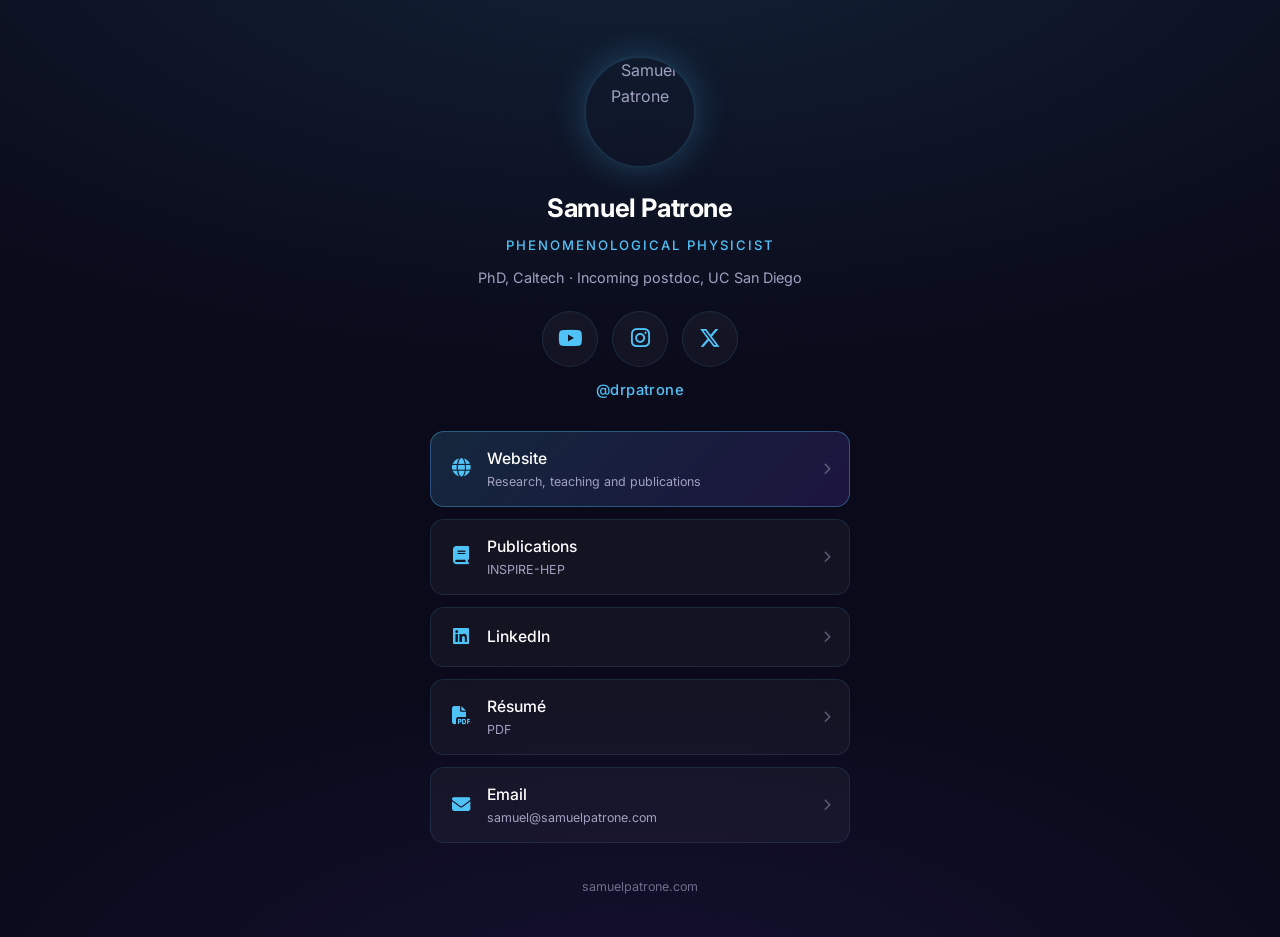
==== links/index.html @ 37910119 "Promote the outreach channels to icons under the name YouTube, Instagram and X now share a single ha" ====
<!doctype html>
<html lang="en">
  <head>
    <meta charset="UTF-8" />
    <meta name="viewport" content="width=device-width, initial-scale=1.0" />
    <title>Samuel Patrone &mdash; Links</title>
    <meta
      name="description"
      content="Links to Samuel Patrone's website, channels, publications and contact."
    />
    <!-- A utility page for profile-bio traffic, not a search landing page:
         keep it out of the index so it cannot compete with the homepage,
         but let the links themselves be followed. -->
    <meta name="robots" content="noindex, follow" />
    <link rel="canonical" href="https://samuelpatrone.com/links" />
    <meta property="og:title" content="Samuel Patrone" />
    <meta
      property="og:description"
      content="Phenomenological physicist. Website, channels, publications and contact."
    />
    <meta property="og:type" content="profile" />
    <meta property="og:url" content="https://samuelpatrone.com/links" />
    <meta
      property="og:image"
      content="https://samuelpatrone.com/assets/profile.png"
    />
    <meta name="twitter:card" content="summary" />
    <link rel="icon" href="../assets/favicon.svg" type="image/svg+xml" />
    <link rel="icon" href="../assets/favicon-32.png" sizes="32x32" type="image/png" />
    <link rel="apple-touch-icon" href="../assets/apple-touch-icon.png" />
    <meta name="theme-color" content="#0a0a1a" />
    <link rel="preconnect" href="https://fonts.googleapis.com" />
    <link rel="preconnect" href="https://fonts.gstatic.com" crossorigin />
    <link
      href="https://fonts.googleapis.com/css2?family=Inter:wght@300;400;500;600;700&display=swap"
      rel="stylesheet"
    />
    <link
      rel="stylesheet"
      href="https://cdnjs.cloudflare.com/ajax/libs/font-awesome/6.5.1/css/all.min.css"
    />
    <style>
      /* Tokens mirror style.css so this page reads as part of the same site,
         but it stays self-contained: bio traffic arrives on cellular and
         should not wait on the full site stylesheet or the particle field. */
      :root {
        --bg-primary: #0a0a1a;
        --bg-card: rgba(255, 255, 255, 0.04);
        --bg-card-hover: rgba(255, 255, 255, 0.08);
        --text-primary: #ffffff;
        --text-secondary: #a0a0c0;
        --accent: #4fc3f7;
        --accent-dim: rgba(79, 195, 247, 0.15);
        --accent-secondary: #7c4dff;
        --border: rgba(79, 195, 247, 0.12);
        --border-hover: rgba(79, 195, 247, 0.35);
        --font: 'Inter', -apple-system, BlinkMacSystemFont, 'Segoe UI', sans-serif;
        --transition: 0.25s ease;
      }

      *,
      *::before,
      *::after {
        margin: 0;
        padding: 0;
        box-sizing: border-box;
      }

      body {
        font-family: var(--font);
        background: var(--bg-primary);
        color: var(--text-secondary);
        line-height: 1.6;
        -webkit-font-smoothing: antialiased;
        min-height: 100vh;
        display: flex;
        justify-content: center;
        /* Faint echo of the homepage's glow, cheaper than the canvas */
        background-image:
          radial-gradient(ellipse 80% 50% at 50% -10%, rgba(79, 195, 247, 0.13), transparent),
          radial-gradient(ellipse 60% 40% at 50% 110%, rgba(124, 77, 255, 0.1), transparent);
        background-repeat: no-repeat;
      }

      .wrap {
        width: 100%;
        max-width: 460px;
        padding: 56px 20px 40px;
        text-align: center;
      }

      .photo {
        width: 112px;
        height: 112px;
        border-radius: 50%;
        object-fit: cover;
        border: 2px solid var(--accent-dim);
        box-shadow: 0 0 34px rgba(79, 195, 247, 0.25);
        margin: 0 auto 20px;
        display: block;
      }

      h1 {
        font-size: 1.6rem;
        font-weight: 700;
        color: var(--text-primary);
        letter-spacing: -0.4px;
      }

      .tagline {
        font-size: 0.82rem;
        font-weight: 500;
        color: var(--accent);
        letter-spacing: 2px;
        text-transform: uppercase;
        margin-top: 6px;
      }

      .credential {
        font-size: 0.9rem;
        margin-top: 10px;
      }

      /* The three outreach channels share one handle, so they read as a set
         of icons with the handle stated once, rather than three rows each
         repeating it. */
      .socials {
        display: flex;
        justify-content: center;
        gap: 14px;
        margin-top: 22px;
      }

      .socials a {
        display: flex;
        align-items: center;
        justify-content: center;
        width: 56px;
        height: 56px;
        border-radius: 50%;
        border: 1px solid var(--border);
        background: var(--bg-card);
        color: var(--accent);
        font-size: 1.35rem;
        text-decoration: none;
        transition: background var(--transition), border-color var(--transition),
          transform var(--transition);
      }

      .socials a:hover,
      .socials a:focus-visible {
        background: var(--bg-card-hover);
        border-color: var(--border-hover);
        transform: translateY(-2px);
      }

      .socials a:focus-visible {
        outline: 2px solid var(--accent);
        outline-offset: 3px;
      }

      .handle {
        margin-top: 12px;
        font-size: 0.92rem;
        font-weight: 500;
        color: var(--accent);
        letter-spacing: 0.4px;
      }

      .links {
        display: flex;
        flex-direction: column;
        gap: 12px;
        margin-top: 28px;
      }

      .link {
        display: flex;
        align-items: center;
        gap: 14px;
        /* 60px keeps every row a comfortable thumb target */
        min-height: 60px;
        padding: 14px 18px;
        border: 1px solid var(--border);
        border-radius: 14px;
        background: var(--bg-card);
        color: var(--text-primary);
        text-decoration: none;
        font-size: 0.98rem;
        font-weight: 500;
        text-align: left;
        transition: background var(--transition), border-color var(--transition),
          transform var(--transition);
      }

      .link:hover,
      .link:focus-visible {
        background: var(--bg-card-hover);
        border-color: var(--border-hover);
        transform: translateY(-2px);
      }

      .link:focus-visible {
        outline: 2px solid var(--accent);
        outline-offset: 3px;
      }

      .link i:first-child {
        color: var(--accent);
        font-size: 1.15rem;
        width: 24px;
        text-align: center;
        flex: 0 0 24px;
      }

      .link .label {
        flex: 1;
      }

      .link .sub {
        display: block;
        font-size: 0.78rem;
        font-weight: 400;
        color: var(--text-secondary);
        margin-top: 1px;
      }

      .link .chev {
        font-size: 0.75rem;
        color: var(--text-secondary);
        opacity: 0.5;
      }

      /* The site itself is the destination that matters most */
      .link--primary {
        background: linear-gradient(135deg, rgba(79, 195, 247, 0.16), rgba(124, 77, 255, 0.16));
        border-color: var(--border-hover);
      }

      footer {
        margin-top: 34px;
        font-size: 0.78rem;
        color: var(--text-secondary);
        opacity: 0.65;
      }

      @media (prefers-reduced-motion: reduce) {
        .link {
          transition: background var(--transition), border-color var(--transition);
        }
        .link:hover,
        .link:focus-visible {
          transform: none;
        }
      }
    </style>
  </head>
  <body>
    <main class="wrap">
      <img
        class="photo"
        src="../assets/profile.png"
        alt="Samuel Patrone"
        width="112"
        height="112"
      />
      <h1>Samuel Patrone</h1>
      <p class="tagline">Phenomenological Physicist</p>
      <!-- Drop "Incoming" here when the UC San Diego post starts in September,
           at the same time as the hero line on the homepage. -->
      <p class="credential">
        PhD, Caltech &middot; Incoming postdoc, UC San Diego
      </p>

      <div class="socials">
        <a
          href="https://www.youtube.com/channel/UCjN8LudwVZM3V00HSObgPtg"
          target="_blank"
          rel="noopener"
          aria-label="YouTube, @drpatrone"
          ><i class="fa-brands fa-youtube"></i
        ></a>
        <a
          href="https://www.instagram.com/drpatrone/"
          target="_blank"
          rel="noopener"
          aria-label="Instagram, @drpatrone"
          ><i class="fa-brands fa-instagram"></i
        ></a>
        <a
          href="https://x.com/drpatrone"
          target="_blank"
          rel="noopener"
          aria-label="X, @drpatrone"
          ><i class="fa-brands fa-x-twitter"></i
        ></a>
      </div>
      <p class="handle">@drpatrone</p>

      <nav class="links">
        <a class="link link--primary" href="https://samuelpatrone.com/">
          <i class="fa-solid fa-globe"></i>
          <span class="label"
            >Website
            <span class="sub">Research, teaching and publications</span></span
          >
          <i class="fa-solid fa-chevron-right chev"></i>
        </a>




        <a
          class="link"
          href="https://inspirehep.net/authors/1878725"
          target="_blank"
          rel="noopener"
        >
          <i class="fa-solid fa-book"></i>
          <span class="label"
            >Publications <span class="sub">INSPIRE-HEP</span></span
          >
          <i class="fa-solid fa-chevron-right chev"></i>
        </a>

        <a
          class="link"
          href="https://www.linkedin.com/in/DrSamuelPatrone/"
          target="_blank"
          rel="noopener"
        >
          <i class="fa-brands fa-linkedin"></i>
          <span class="label">LinkedIn</span>
          <i class="fa-solid fa-chevron-right chev"></i>
        </a>

        <a class="link" href="../assets/resume.pdf" target="_blank" rel="noopener">
          <i class="fa-solid fa-file-pdf"></i>
          <span class="label">R&eacute;sum&eacute; <span class="sub">PDF</span></span>
          <i class="fa-solid fa-chevron-right chev"></i>
        </a>

        <a class="link" href="mailto:samuel@samuelpatrone.com">
          <i class="fa-solid fa-envelope"></i>
          <span class="label"
            >Email <span class="sub">samuel@samuelpatrone.com</span></span
          >
          <i class="fa-solid fa-chevron-right chev"></i>
        </a>
      </nav>

      <footer>samuelpatrone.com</footer>
    </main>
  </body>
</html>
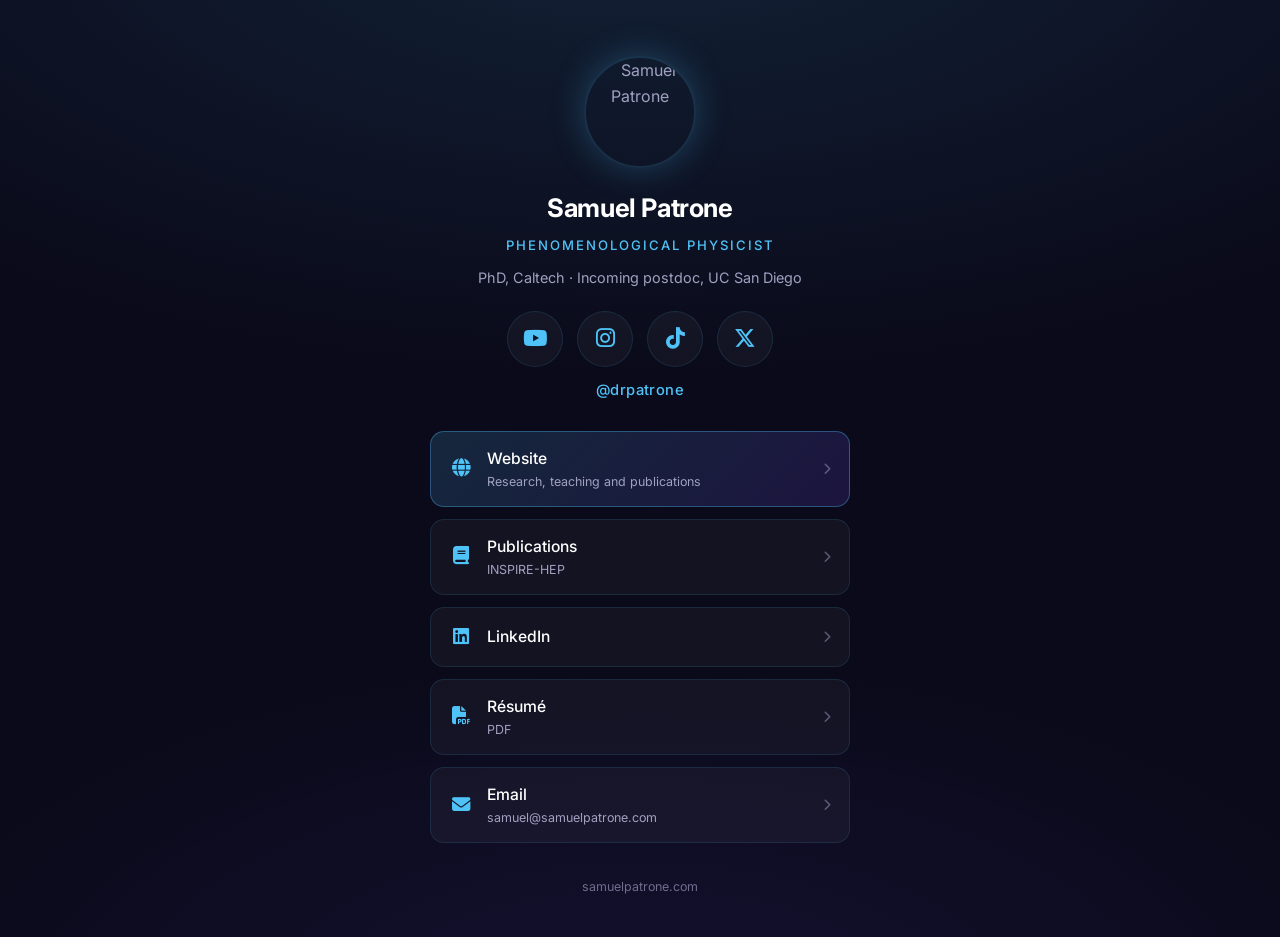
==== commit f0bd9081: "Add TikTok to the profile list and the links page Same handle as the other outreach channels, so it " ====
--- a/links/index.html
+++ b/links/index.html
@@ -288,6 +288,13 @@
           ><i class="fa-brands fa-instagram"></i
         ></a>
         <a
+          href="https://www.tiktok.com/@drpatrone"
+          target="_blank"
+          rel="noopener"
+          aria-label="TikTok, @drpatrone"
+          ><i class="fa-brands fa-tiktok"></i
+        ></a>
+        <a
           href="https://x.com/drpatrone"
           target="_blank"
           rel="noopener"
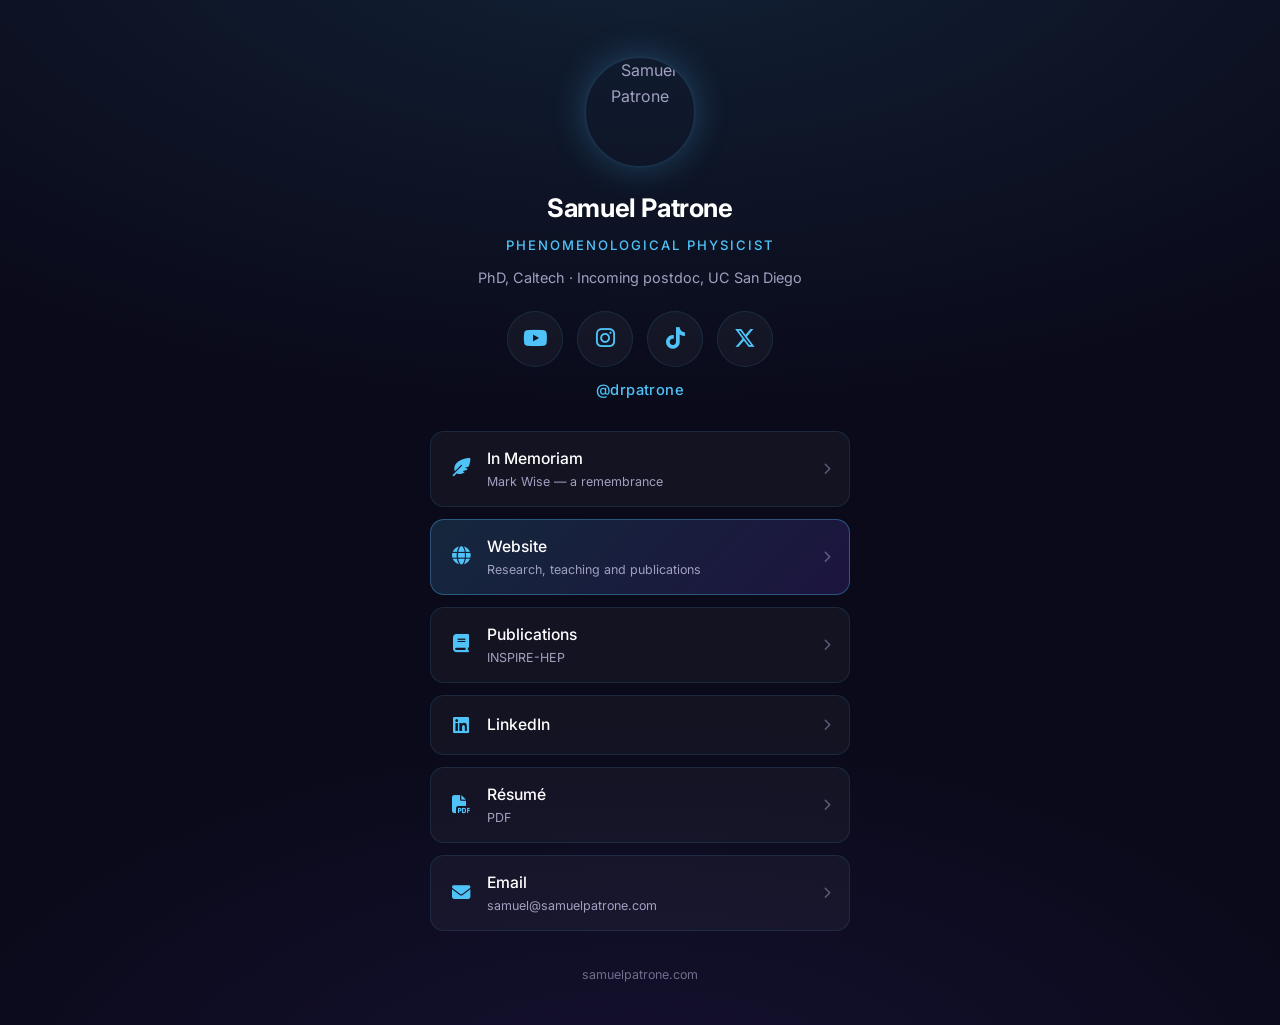
==== commit 2df0e460: "Put the remembrance at the top of the links page An Instagram post says "full remembrance at the lin" ====
--- a/links/index.html
+++ b/links/index.html
@@ -305,6 +305,17 @@
       <p class="handle">@drpatrone</p>
 
       <nav class="links">
+        <!-- Sits first while the Instagram post pointing here says "full
+             remembrance at the link in bio". Move it down the list once that
+             is no longer the post being linked to. -->
+        <a class="link" href="../in-memoriam.html">
+          <i class="fa-solid fa-feather-pointed"></i>
+          <span class="label"
+            >In Memoriam <span class="sub">Mark Wise &mdash; a remembrance</span></span
+          >
+          <i class="fa-solid fa-chevron-right chev"></i>
+        </a>
+
         <a class="link link--primary" href="https://samuelpatrone.com/">
           <i class="fa-solid fa-globe"></i>
           <span class="label"
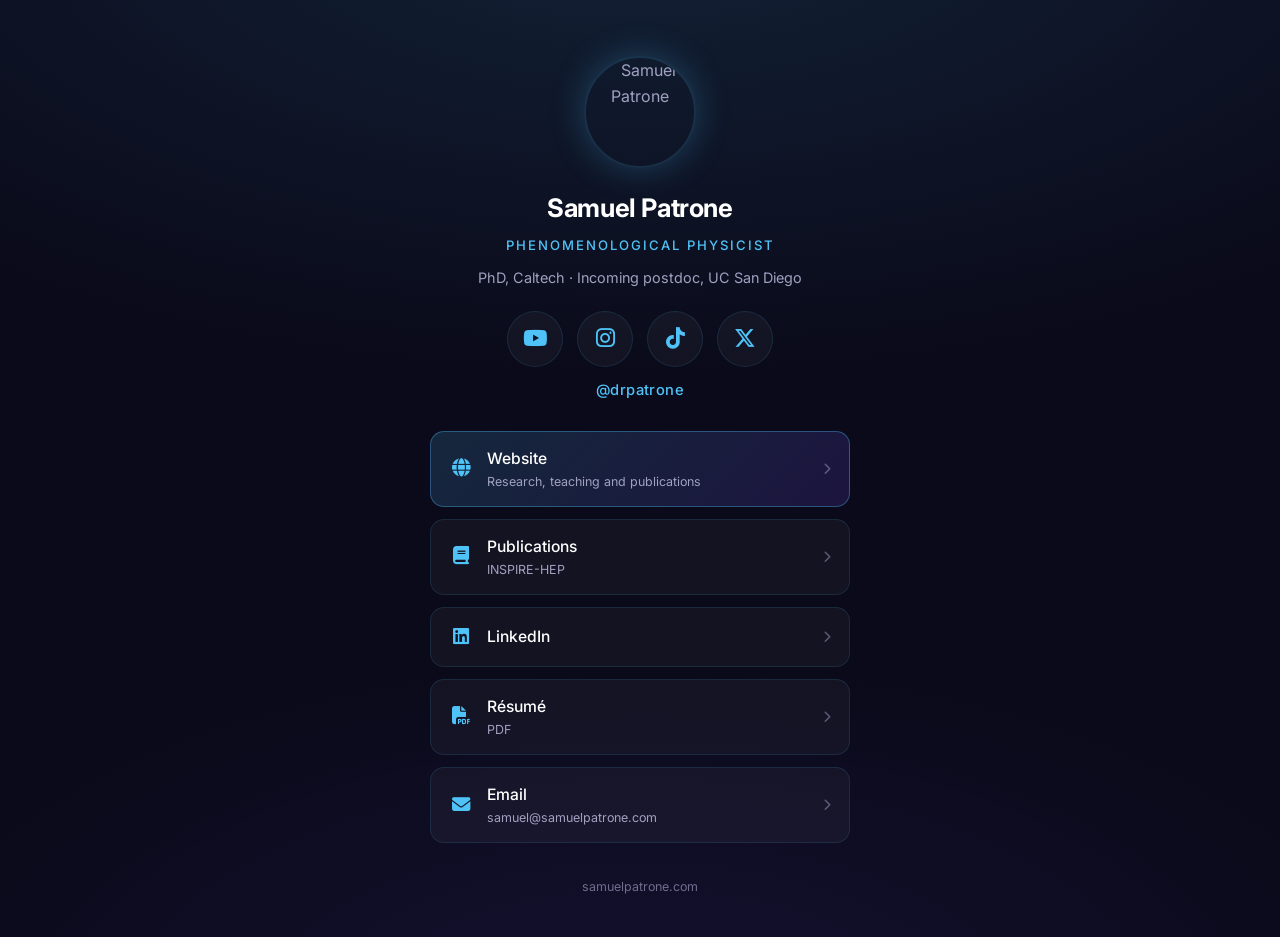
==== commit ac71d64b: "Revert the remembrance row now that Instagram takes several bio links The row existed to rescue "ful" ====
--- a/links/index.html
+++ b/links/index.html
@@ -305,17 +305,6 @@
       <p class="handle">@drpatrone</p>
 
       <nav class="links">
-        <!-- Sits first while the Instagram post pointing here says "full
-             remembrance at the link in bio". Move it down the list once that
-             is no longer the post being linked to. -->
-        <a class="link" href="../in-memoriam.html">
-          <i class="fa-solid fa-feather-pointed"></i>
-          <span class="label"
-            >In Memoriam <span class="sub">Mark Wise &mdash; a remembrance</span></span
-          >
-          <i class="fa-solid fa-chevron-right chev"></i>
-        </a>
-
         <a class="link link--primary" href="https://samuelpatrone.com/">
           <i class="fa-solid fa-globe"></i>
           <span class="label"
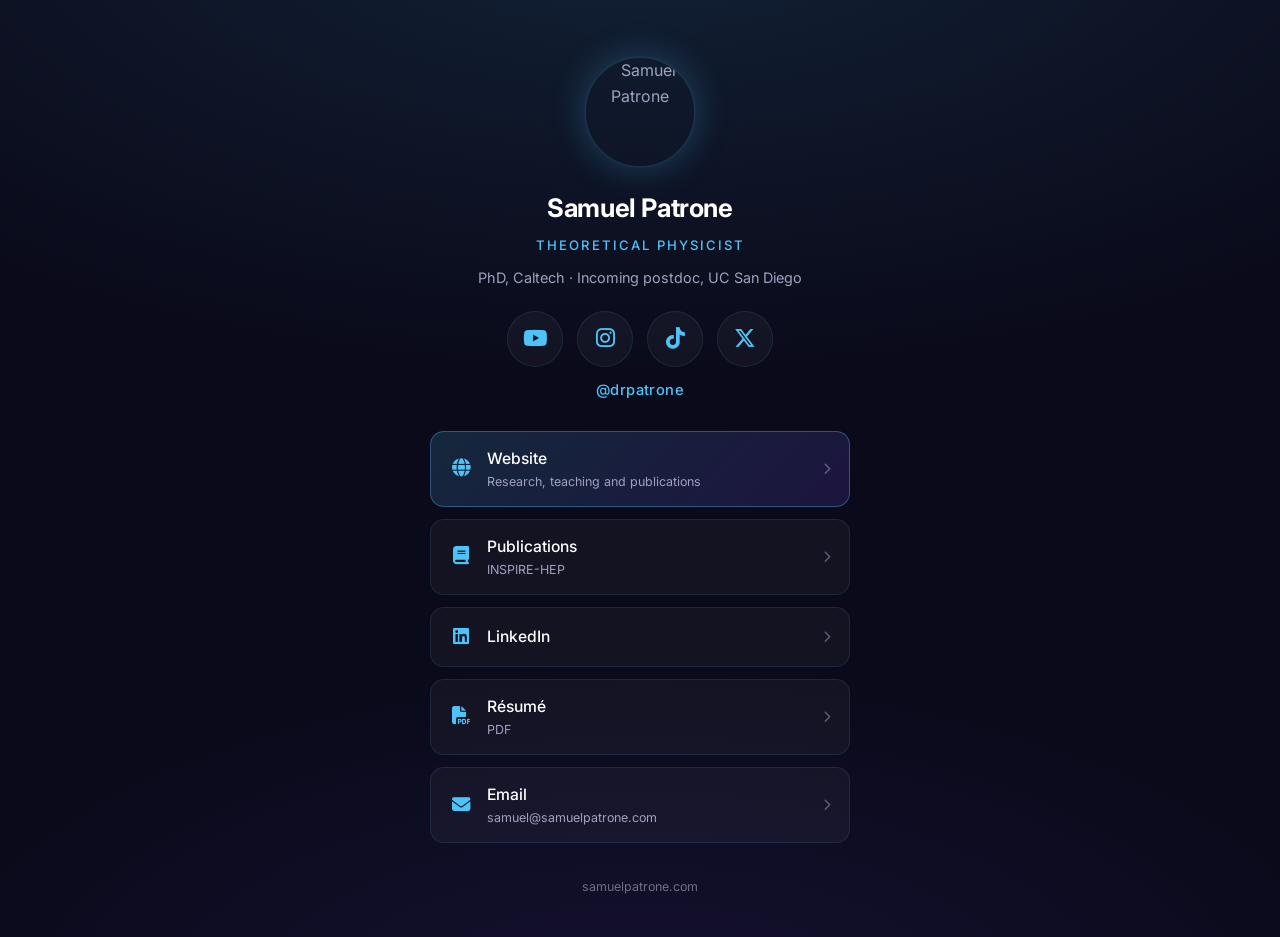
==== commit 2fc7147c: "Use "theoretical physicist" as the public title "Phenomenological" is precise but opaque to anyone o" ====
--- a/links/index.html
+++ b/links/index.html
@@ -16,7 +16,7 @@
     <meta property="og:title" content="Samuel Patrone" />
     <meta
       property="og:description"
-      content="Phenomenological physicist. Website, channels, publications and contact."
+      content="Theoretical physicist. Website, channels, publications and contact."
     />
     <meta property="og:type" content="profile" />
     <meta property="og:url" content="https://samuelpatrone.com/links" />
@@ -265,7 +265,7 @@
         height="112"
       />
       <h1>Samuel Patrone</h1>
-      <p class="tagline">Phenomenological Physicist</p>
+      <p class="tagline">Theoretical Physicist</p>
       <!-- Drop "Incoming" here when the UC San Diego post starts in September,
            at the same time as the hero line on the homepage. -->
       <p class="credential">
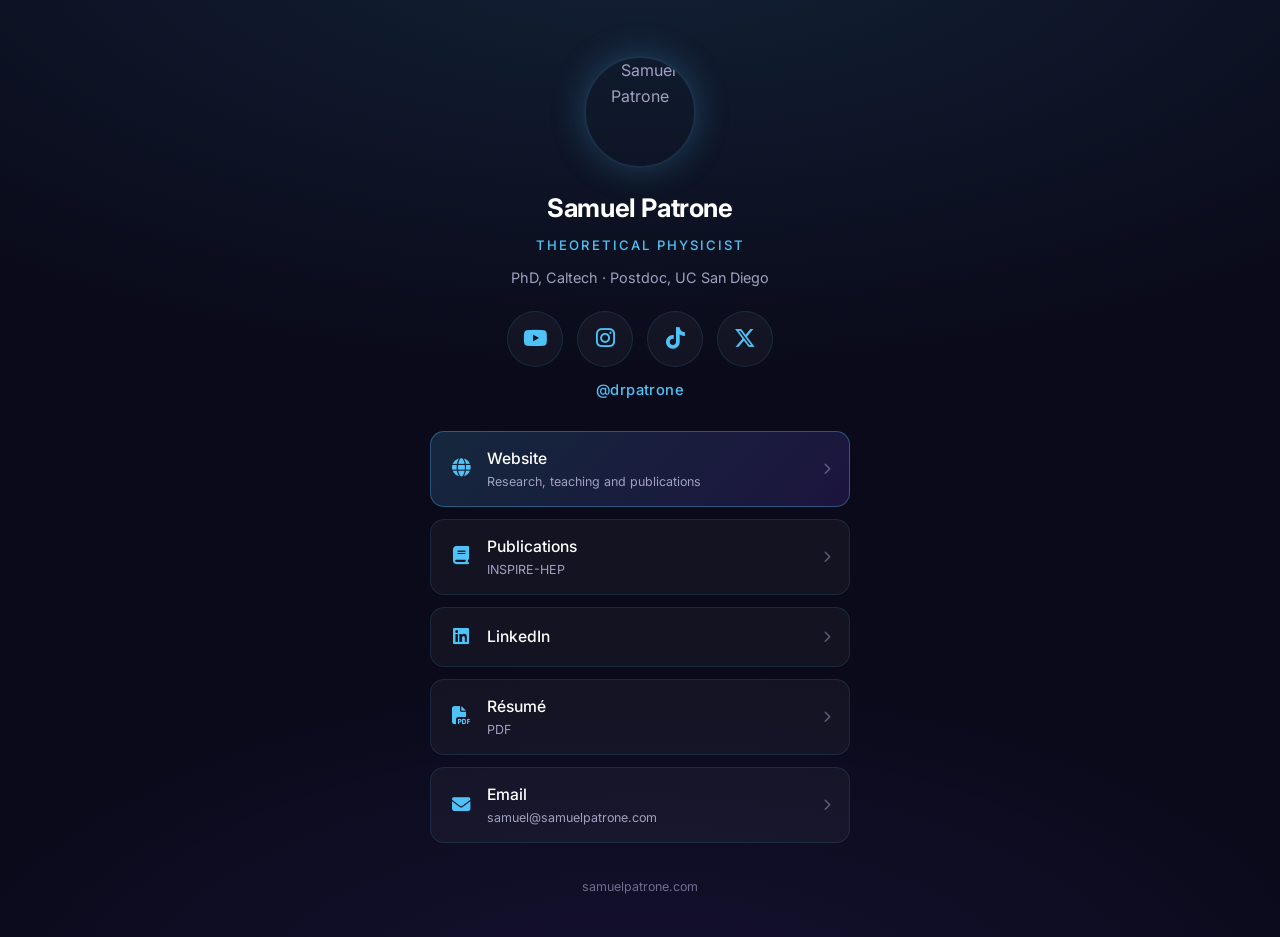
==== commit 97a9eb3d: "Present the UC San Diego post as current rather than incoming The appointment started on 1 September" ====
--- a/links/index.html
+++ b/links/index.html
@@ -266,10 +266,8 @@
       />
       <h1>Samuel Patrone</h1>
       <p class="tagline">Theoretical Physicist</p>
-      <!-- Drop "Incoming" here when the UC San Diego post starts in September,
-           at the same time as the hero line on the homepage. -->
       <p class="credential">
-        PhD, Caltech &middot; Incoming postdoc, UC San Diego
+        PhD, Caltech &middot; Postdoc, UC San Diego
       </p>
 
       <div class="socials">
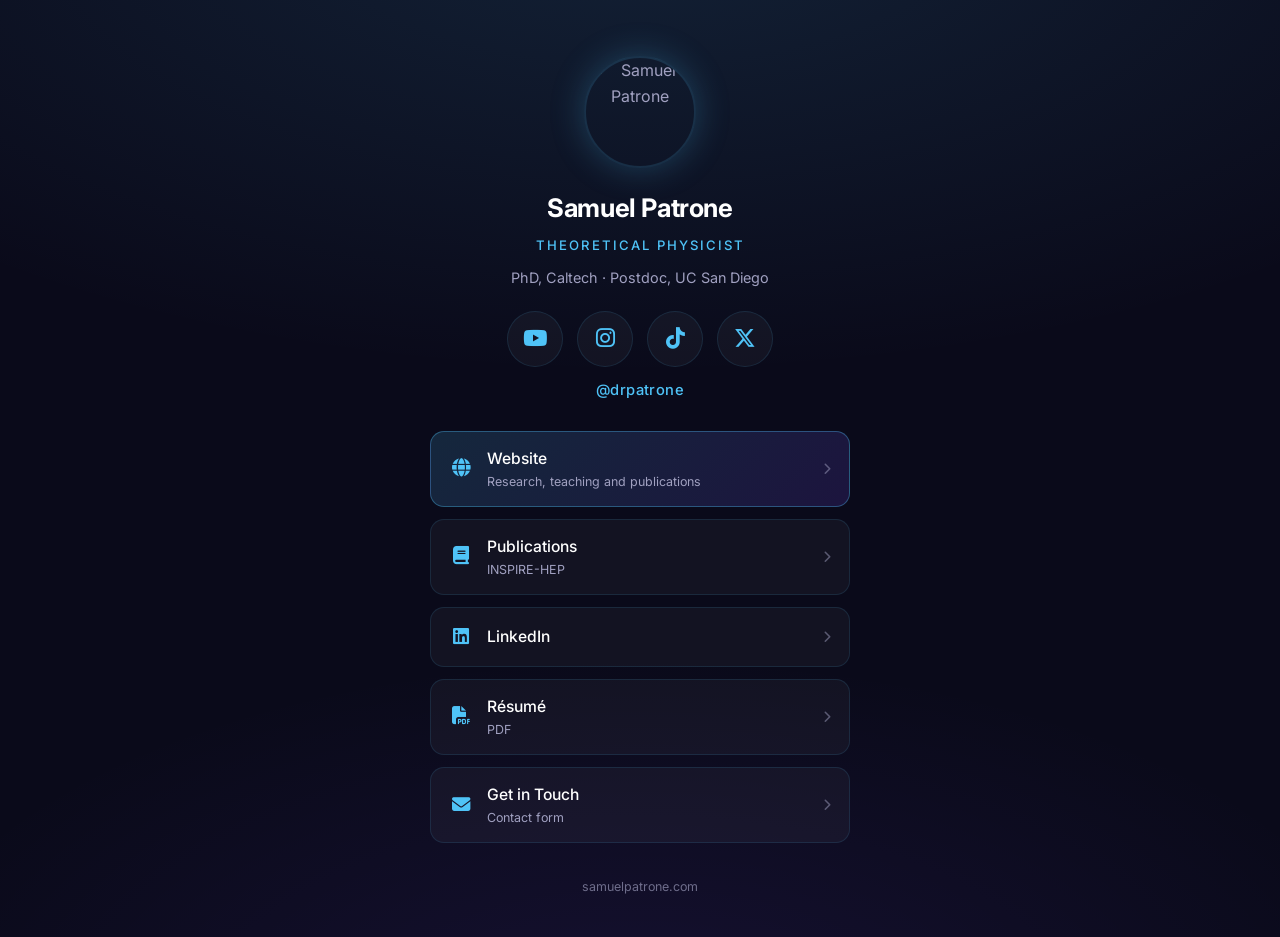
==== commit 56609179: "Replace the contact email with a Formspree contact form The form posts to Formspree, which forwards " ====
--- a/links/index.html
+++ b/links/index.html
@@ -345,11 +345,9 @@
           <i class="fa-solid fa-chevron-right chev"></i>
         </a>
 
-        <a class="link" href="mailto:samuel@samuelpatrone.com">
+        <a class="link" href="../#contact">
           <i class="fa-solid fa-envelope"></i>
-          <span class="label"
-            >Email <span class="sub">samuel@samuelpatrone.com</span></span
-          >
+          <span class="label">Get in Touch <span class="sub">Contact form</span></span>
           <i class="fa-solid fa-chevron-right chev"></i>
         </a>
       </nav>
